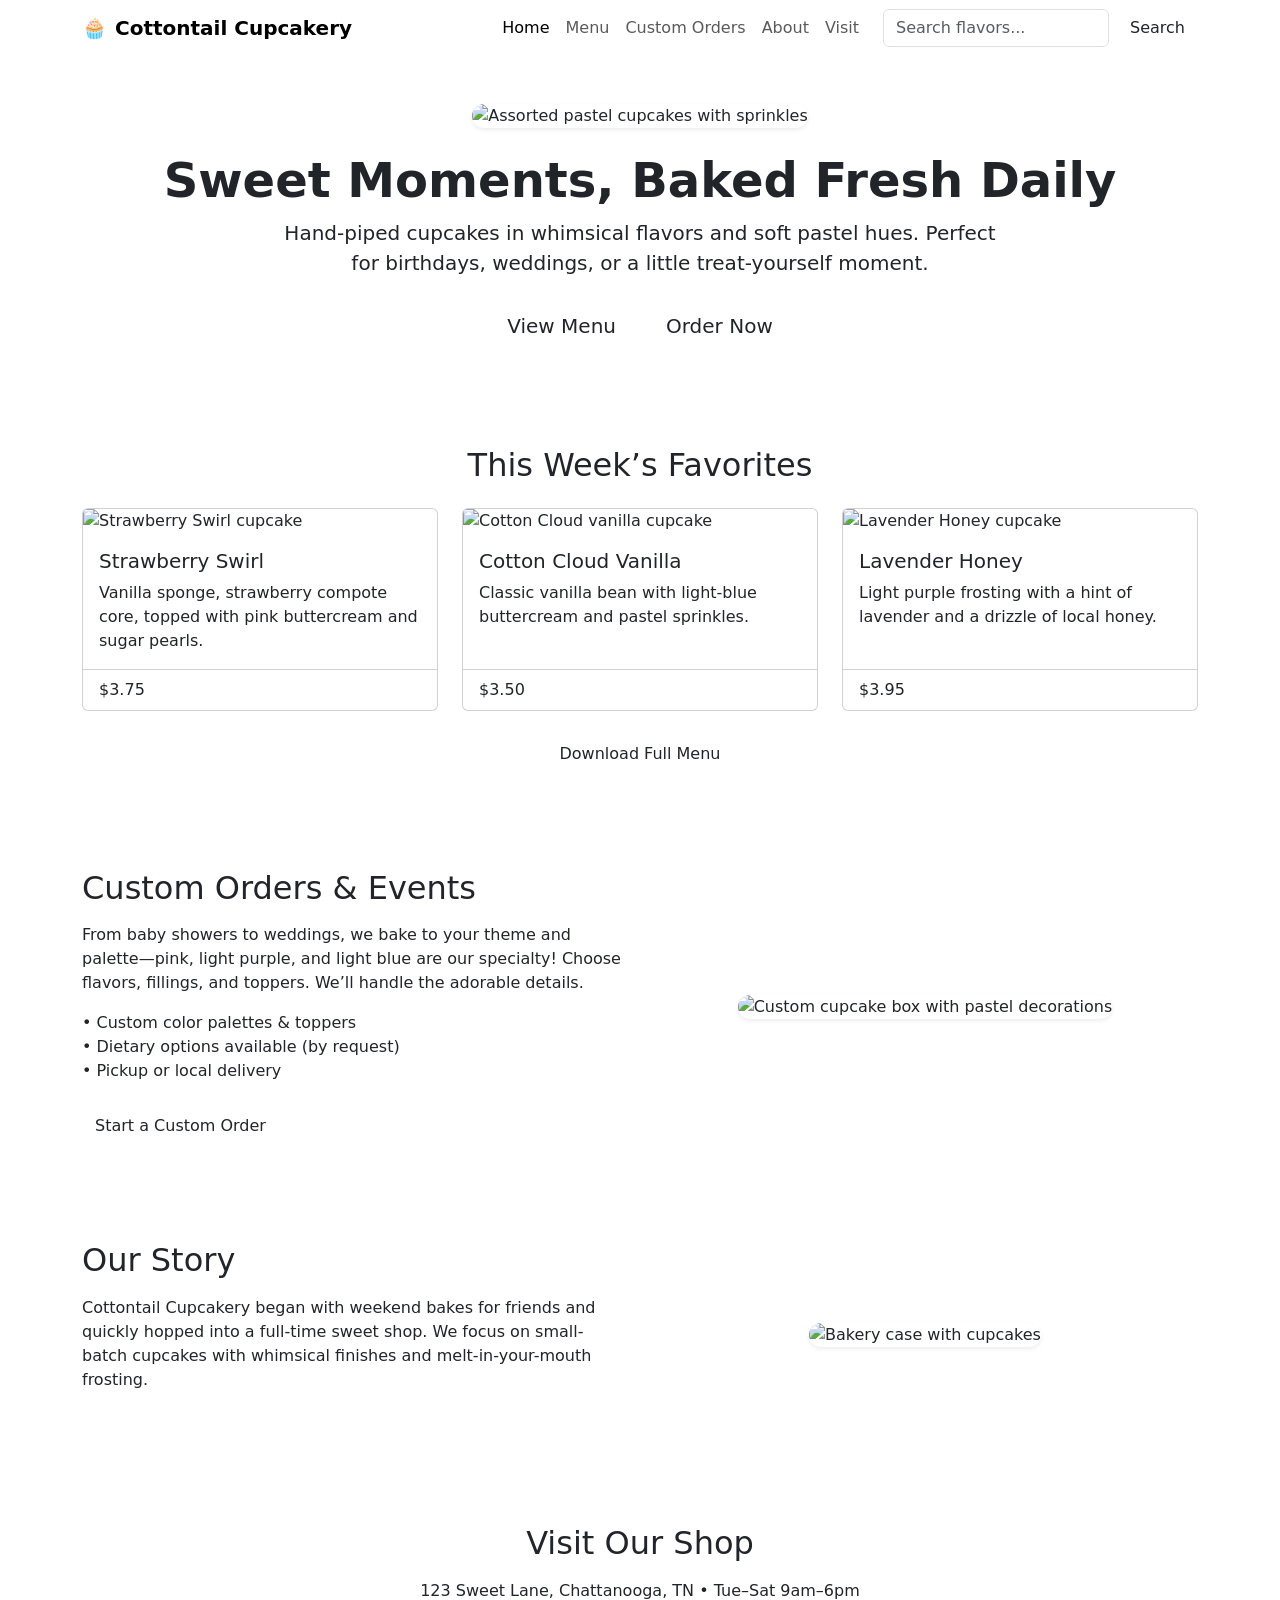
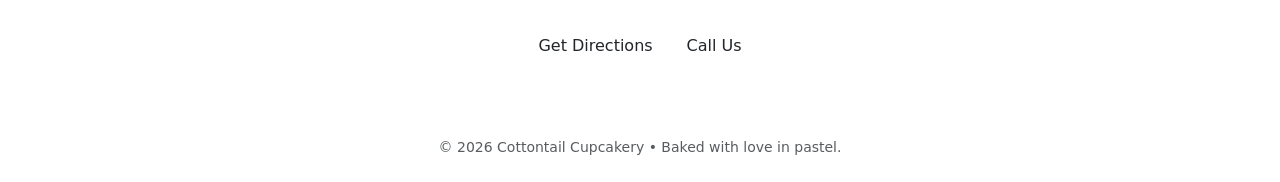
==== index.html @ 98965e4d "Update index.html" ====
<!doctype html>
<html lang="en">
  <head>
    <meta charset="utf-8" />
    <meta name="viewport" content="width=device-width, initial-scale=1" />
    <title>Cottontail Cupcakery — Baked Fresh Daily</title>

    <!-- Bootstrap CSS -->
    <link href="https://cdn.jsdelivr.net/npm/bootstrap@5.3.8/dist/css/bootstrap.min.css" rel="stylesheet" crossorigin="anonymous" />

    <!-- Theme CSS -->
    <link rel="stylesheet" href="style.css?v=1" />
  </head>

  <body>
    <!-- NAVBAR -->
    <nav class="navbar navbar-expand-lg navbar-light navbar-cupcake sticky-top" data-bs-theme="light">
      <div class="container">
        <a class="navbar-brand fw-bold d-flex align-items-center gap-2" href="#top">
          <span class="brand-mark">🧁</span> Cottontail Cupcakery
        </a>

        <button class="navbar-toggler" type="button" data-bs-toggle="collapse" data-bs-target="#nav"
          aria-controls="nav" aria-expanded="false" aria-label="Toggle navigation">
          <span class="navbar-toggler-icon"></span>
        </button>

        <div id="nav" class="collapse navbar-collapse">
          <ul class="navbar-nav ms-auto mb-2 mb-lg-0">
            <li class="nav-item"><a class="nav-link active" aria-current="page" href="#top">Home</a></li>
            <li class="nav-item"><a class="nav-link" href="#menu">Menu</a></li>
            <li class="nav-item"><a class="nav-link" href="#custom">Custom Orders</a></li>
            <li class="nav-item"><a class="nav-link" href="#about">About</a></li>
            <li class="nav-item"><a class="nav-link" href="#visit">Visit</a></li>
          </ul>

          <form class="d-flex ms-lg-3 mt-3 mt-lg-0" role="search">
            <input class="form-control me-2" type="search" placeholder="Search flavors..." aria-label="Search" />
            <button class="btn btn-cupcake" type="submit">Search</button>
          </form>
        </div>
      </div>
    </nav>

    <!-- HERO -->
    <header id="top" class="py-5 text-center hero">
      <div class="container">
        <img src="images/cupcake-hero.jpg" class="img-fluid mb-4 hero-img rounded-4 shadow-sm"
             alt="Assorted pastel cupcakes with sprinkles" />
        <h1 class="display-5 fw-bold">Sweet Moments, Baked Fresh Daily</h1>
        <p class="lead mx-auto mb-4" style="max-width: 720px;">
          Hand-piped cupcakes in whimsical flavors and soft pastel hues. Perfect for birthdays,
          weddings, or a little treat-yourself moment.
        </p>
        <div class="d-flex justify-content-center gap-3 flex-wrap">
          <a href="#menu" class="btn btn-cupcake btn-lg">View Menu</a>
          <a href="#custom" class="btn btn-outline-cupcake btn-lg">Order Now</a>
        </div>
      </div>
    </header>

    <!-- FEATURED FLAVORS -->
    <section id="menu" class="py-5">
      <div class="container">
        <h2 class="text-center mb-4">This Week’s Favorites</h2>
        <div class="row g-4">
          <div class="col-md-6 col-lg-4">
            <div class="card card-cupcake h-100">
              <img src="images/strawberry-bunny.jpg" class="card-img-top" alt="Strawberry Swirl cupcake" />
              <div class="card-body">
                <h5 class="card-title">Strawberry Swirl</h5>
                <p class="card-text">Vanilla sponge, strawberry compote core, topped with pink buttercream and sugar pearls.</p>
              </div>
              <div class="card-footer bg-transparent">
                <span class="price-tag">$3.75</span>
              </div>
            </div>
          </div>

          <div class="col-md-6 col-lg-4">
            <div class="card card-cupcake h-100">
              <img src="images/blue-vanilla.jpg" class="card-img-top" alt="Cotton Cloud vanilla cupcake" />
              <div class="card-body">
                <h5 class="card-title">Cotton Cloud Vanilla</h5>
                <p class="card-text">Classic vanilla bean with light-blue buttercream and pastel sprinkles.</p>
              </div>
              <div class="card-footer bg-transparent">
                <span class="price-tag">$3.50</span>
              </div>
            </div>
          </div>

          <div class="col-md-6 col-lg-4">
            <div class="card card-cupcake h-100">
              <img src="images/lavender-honey.jpg" class="card-img-top" alt="Lavender Honey cupcake" />
              <div class="card-body">
                <h5 class="card-title">Lavender Honey</h5>
                <p class="card-text">Light purple frosting with a hint of lavender and a drizzle of local honey.</p>
              </div>
              <div class="card-footer bg-transparent">
                <span class="price-tag">$3.95</span>
              </div>
            </div>
          </div>
        </div>

        <div class="text-center mt-4">
          <a class="btn btn-outline-cupcake" href="full-menu.pdf" target="_blank" rel="noopener">Download Full Menu</a>
        </div>
      </div>
    </section>

    <!-- CUSTOM ORDERS -->
    <section id="custom" class="py-5 bg-cupcake-soft">
      <div class="container">
        <div class="row align-items-center g-4">
          <div class="col-lg-6 order-lg-2 text-center">
            <img src="images/custom-box.jpg" class="img-fluid rounded-4 shadow-sm"
                 alt="Custom cupcake box with pastel decorations" />
          </div>
          <div class="col-lg-6 order-lg-1">
            <h2 class="mb-3">Custom Orders & Events</h2>
            <p>
              From baby showers to weddings, we bake to your theme and palette—pink, light purple, and light blue are our specialty!
              Choose flavors, fillings, and toppers. We’ll handle the adorable details.
            </p>
            <ul class="list-unstyled mb-4">
              <li>• Custom color palettes & toppers</li>
              <li>• Dietary options available (by request)</li>
              <li>• Pickup or local delivery</li>
            </ul>
            <a href="https://forms.example.com/cupcake-order" class="btn btn-cupcake">Start a Custom Order</a>
          </div>
        </div>
      </div>
    </section>

    <!-- ABOUT -->
    <section id="about" class="py-5">
      <div class="container">
        <div class="row g-4 align-items-center">
          <div class="col-lg-6">
            <h2 class="mb-3">Our Story</h2>
            <p>
              Cottontail Cupcakery began with weekend bakes for friends and quickly hopped into a full-time sweet shop.
              We focus on small-batch cupcakes with whimsical finishes and melt-in-your-mouth frosting.
            </p>
            <div class="d-flex gap-2 flex-wrap mt-2">
              <span class="badge bg-cupcake">Pastel Perfect</span>
              <span class="badge bg-cupcake">Small-Batch</span>
              <span class="badge bg-cupcake">Made Daily</span>
            </div>
          </div>
          <div class="col-lg-6 text-center">
            <img src="images/bakery-case.jpg" class="img-fluid rounded-4 shadow-sm" alt="Bakery case with cupcakes" />
          </div>
        </div>
      </div>
    </section>

    <!-- VISIT -->
    <section id="visit" class="py-5 text-center bg-cupcake-soft">
      <div class="container">
        <h2 class="mb-3">Visit Our Shop</h2>
        <p class="mb-4">123 Sweet Lane, Chattanooga, TN • Tue–Sat 9am–6pm</p>
        <div class="d-flex justify-content-center gap-2 flex-wrap">
          <a href="https://maps.example.com" class="btn btn-outline-cupcake">Get Directions</a>
          <a href="tel:+14235550123" class="btn btn-cupcake">Call Us</a>
        </div>
      </div>
    </section>

    <!-- FOOTER -->
    <footer class="py-4 text-center small text-muted">
      <div class="container">
        © <span id="year"></span> Cottontail Cupcakery • Baked with love in pastel.
      </div>
    </footer>

    <script>
      document.getElementById('year').textContent = new Date().getFullYear();
    </script>
    <script src="https://cdn.jsdelivr.net/npm/bootstrap@5.3.8/dist/js/bootstrap.bundle.min.js" crossorigin="anonymous"></script>
  </body>
</html>
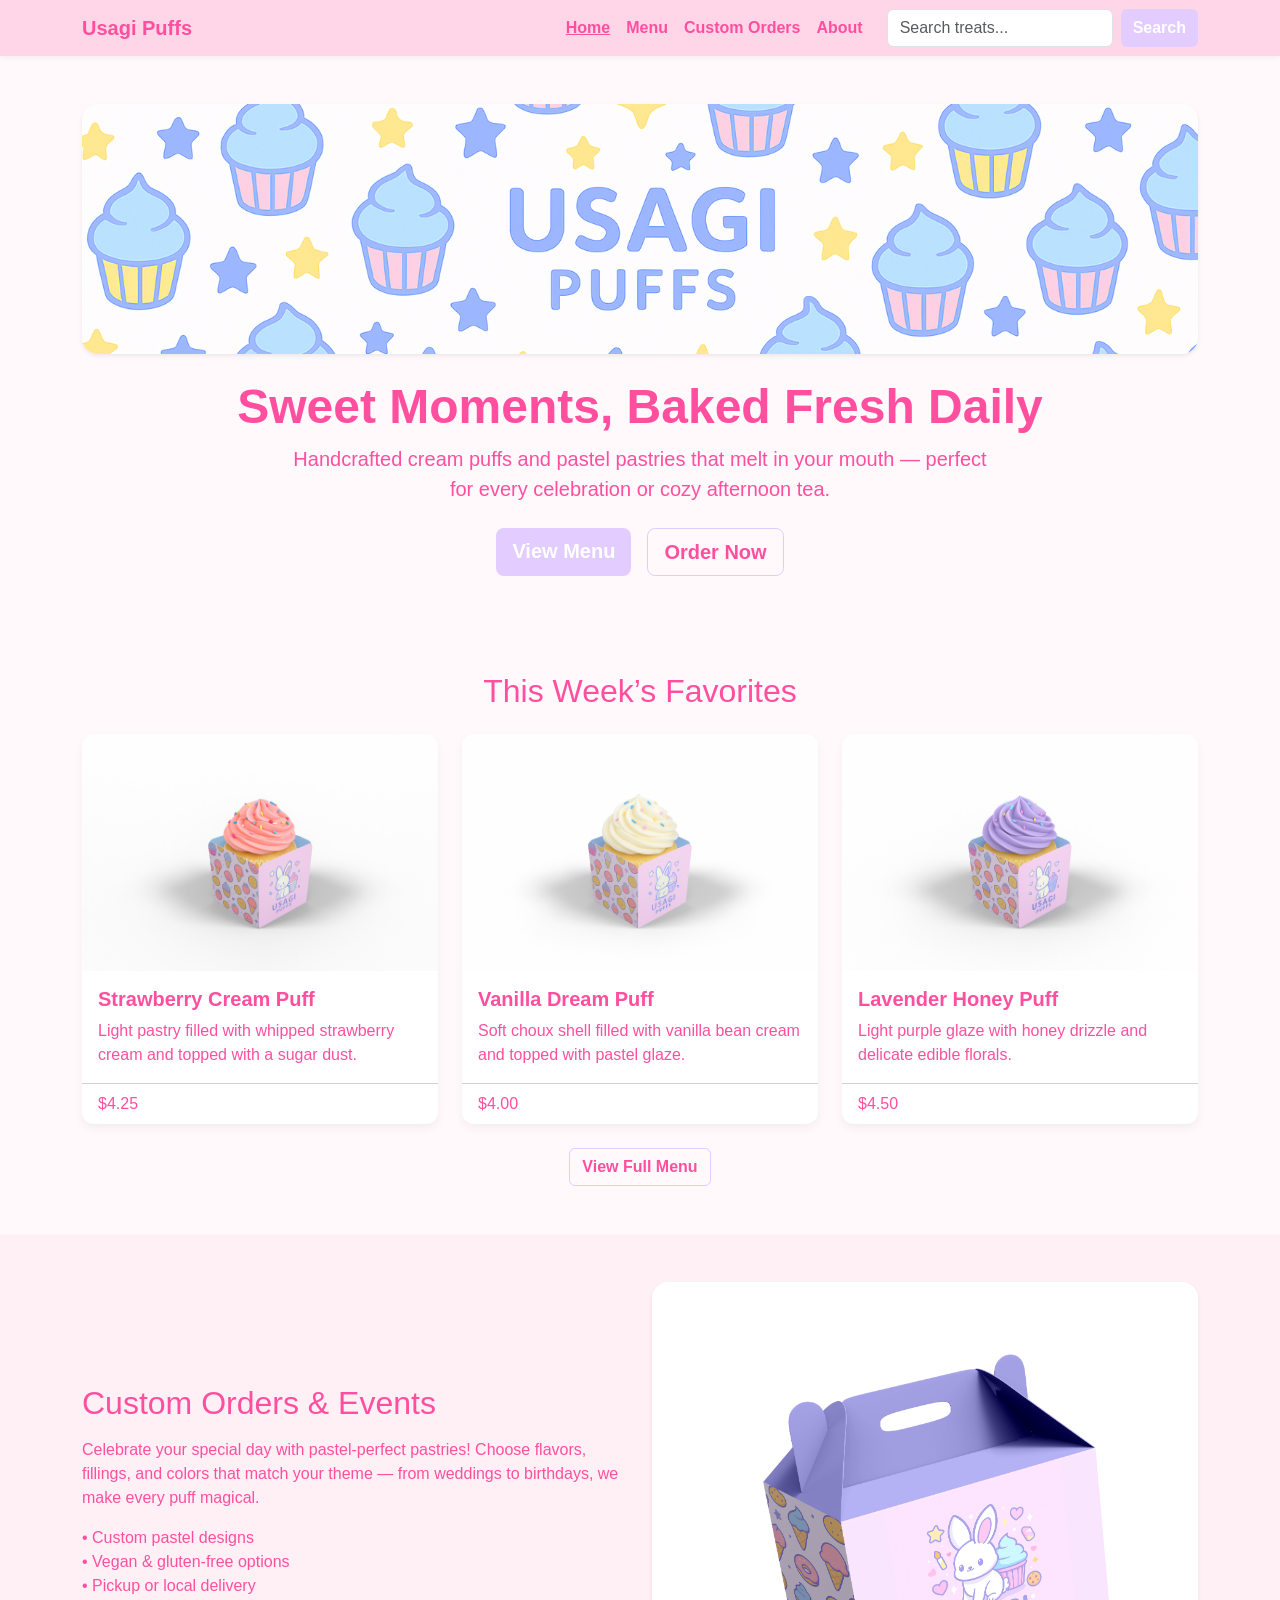
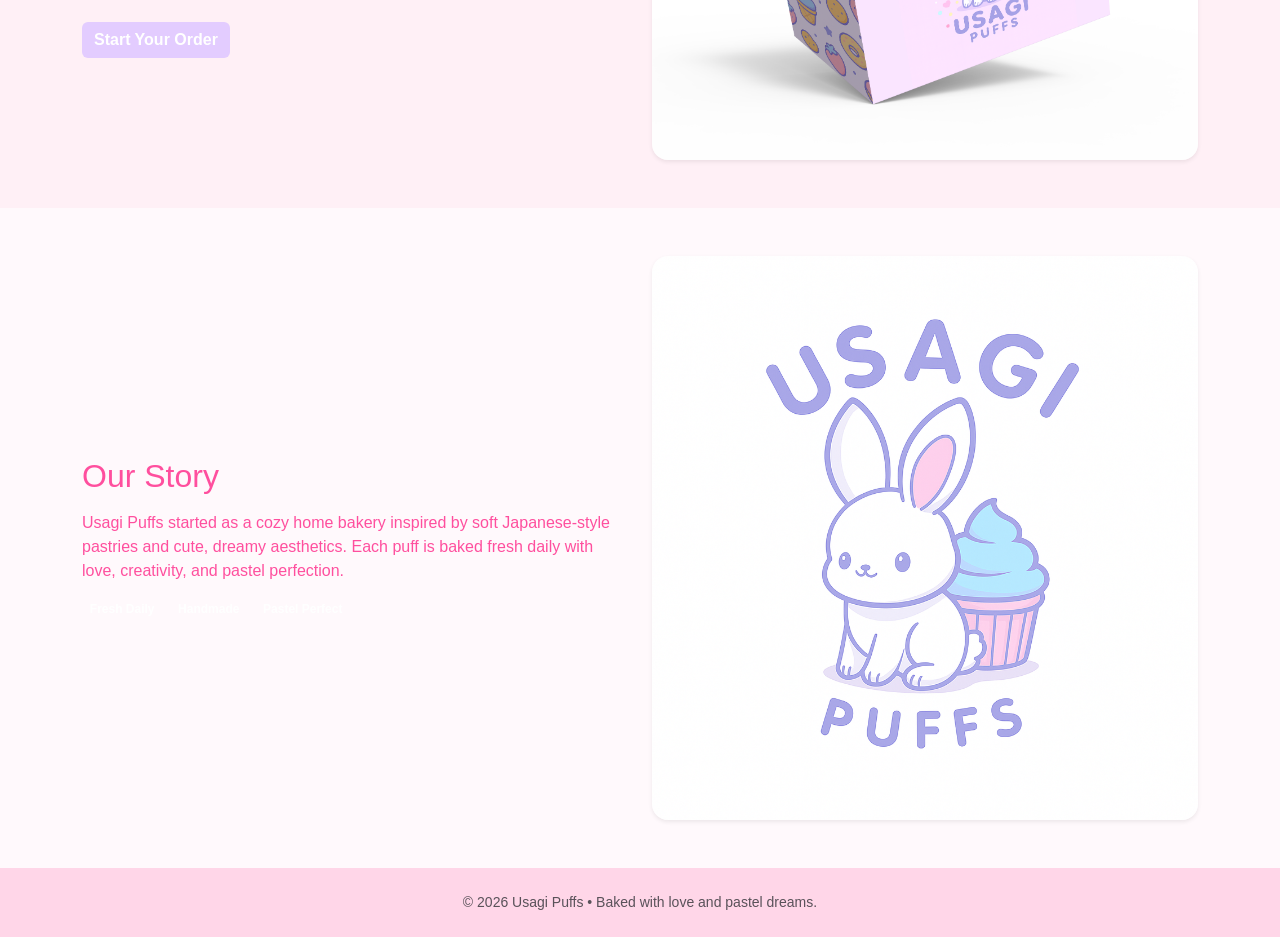
==== commit a06a1dfa: "i" ====
--- a/index.html
+++ b/index.html
@@ -3,10 +3,14 @@
   <head>
     <meta charset="utf-8" />
     <meta name="viewport" content="width=device-width, initial-scale=1" />
-    <title>Cottontail Cupcakery — Baked Fresh Daily</title>
+    <title>Usagi Puffs — Sweet Moments, Baked Fresh Daily</title>
 
     <!-- Bootstrap CSS -->
-    <link href="https://cdn.jsdelivr.net/npm/bootstrap@5.3.8/dist/css/bootstrap.min.css" rel="stylesheet" crossorigin="anonymous" />
+    <link
+      href="https://cdn.jsdelivr.net/npm/bootstrap@5.3.8/dist/css/bootstrap.min.css"
+      rel="stylesheet"
+      crossorigin="anonymous"
+    />
 
     <!-- Theme CSS -->
     <link rel="stylesheet" href="style.css?v=1" />
@@ -16,26 +20,35 @@
     <!-- NAVBAR -->
     <nav class="navbar navbar-expand-lg navbar-light navbar-cupcake sticky-top" data-bs-theme="light">
       <div class="container">
-        <a class="navbar-brand fw-bold d-flex align-items-center gap-2" href="#top">
-          <span class="brand-mark">🧁</span> Cottontail Cupcakery
-        </a>
-
-        <button class="navbar-toggler" type="button" data-bs-toggle="collapse" data-bs-target="#nav"
-          aria-controls="nav" aria-expanded="false" aria-label="Toggle navigation">
+        <a class="navbar-brand fw-bold" href="index.html">Usagi Puffs</a>
+
+        <button
+          class="navbar-toggler"
+          type="button"
+          data-bs-toggle="collapse"
+          data-bs-target="#nav"
+          aria-controls="nav"
+          aria-expanded="false"
+          aria-label="Toggle navigation"
+        >
           <span class="navbar-toggler-icon"></span>
         </button>
 
         <div id="nav" class="collapse navbar-collapse">
           <ul class="navbar-nav ms-auto mb-2 mb-lg-0">
-            <li class="nav-item"><a class="nav-link active" aria-current="page" href="#top">Home</a></li>
-            <li class="nav-item"><a class="nav-link" href="#menu">Menu</a></li>
-            <li class="nav-item"><a class="nav-link" href="#custom">Custom Orders</a></li>
-            <li class="nav-item"><a class="nav-link" href="#about">About</a></li>
-            <li class="nav-item"><a class="nav-link" href="#visit">Visit</a></li>
+            <li class="nav-item"><a class="nav-link active" aria-current="page" href="index.html">Home</a></li>
+            <li class="nav-item"><a class="nav-link" href="menu.html">Menu</a></li>
+            <li class="nav-item"><a class="nav-link" href="custom.html">Custom Orders</a></li>
+            <li class="nav-item"><a class="nav-link" href="about.html">About</a></li>
           </ul>
 
           <form class="d-flex ms-lg-3 mt-3 mt-lg-0" role="search">
-            <input class="form-control me-2" type="search" placeholder="Search flavors..." aria-label="Search" />
+            <input
+              class="form-control me-2"
+              type="search"
+              placeholder="Search treats..."
+              aria-label="Search"
+            />
             <button class="btn btn-cupcake" type="submit">Search</button>
           </form>
         </div>
@@ -45,67 +58,78 @@
     <!-- HERO -->
     <header id="top" class="py-5 text-center hero">
       <div class="container">
-        <img src="images/cupcake-hero.jpg" class="img-fluid mb-4 hero-img rounded-4 shadow-sm"
-             alt="Assorted pastel cupcakes with sprinkles" />
+        <img
+          src="images/top.png"
+          class="img-fluid mb-4 hero-img rounded-4 shadow-sm"
+          alt="Assorted pastel pastries and puffs"
+        />
         <h1 class="display-5 fw-bold">Sweet Moments, Baked Fresh Daily</h1>
         <p class="lead mx-auto mb-4" style="max-width: 720px;">
-          Hand-piped cupcakes in whimsical flavors and soft pastel hues. Perfect for birthdays,
-          weddings, or a little treat-yourself moment.
+          Handcrafted cream puffs and pastel pastries that melt in your mouth —
+          perfect for every celebration or cozy afternoon tea.
         </p>
         <div class="d-flex justify-content-center gap-3 flex-wrap">
-          <a href="#menu" class="btn btn-cupcake btn-lg">View Menu</a>
-          <a href="#custom" class="btn btn-outline-cupcake btn-lg">Order Now</a>
+          <a href="menu.html" class="btn btn-cupcake btn-lg">View Menu</a>
+          <a href="custom.html" class="btn btn-outline-cupcake btn-lg">Order Now</a>
         </div>
       </div>
     </header>
 
-    <!-- FEATURED FLAVORS -->
+    <!-- FEATURED ITEMS -->
     <section id="menu" class="py-5">
       <div class="container">
         <h2 class="text-center mb-4">This Week’s Favorites</h2>
         <div class="row g-4">
           <div class="col-md-6 col-lg-4">
             <div class="card card-cupcake h-100">
-              <img src="images/strawberry-bunny.jpg" class="card-img-top" alt="Strawberry Swirl cupcake" />
+              <img src="images/cupcake1.png" class="card-img-top" alt="Strawberry Puff" />
               <div class="card-body">
-                <h5 class="card-title">Strawberry Swirl</h5>
-                <p class="card-text">Vanilla sponge, strawberry compote core, topped with pink buttercream and sugar pearls.</p>
+                <h5 class="card-title">Strawberry Cream Puff</h5>
+                <p class="card-text">
+                  Light pastry filled with whipped strawberry cream and topped with a sugar dust.
+                </p>
               </div>
               <div class="card-footer bg-transparent">
-                <span class="price-tag">$3.75</span>
+                <span class="price-tag">$4.25</span>
               </div>
             </div>
           </div>
 
           <div class="col-md-6 col-lg-4">
             <div class="card card-cupcake h-100">
-              <img src="images/blue-vanilla.jpg" class="card-img-top" alt="Cotton Cloud vanilla cupcake" />
+              <img src="images/cupcake2.png" class="card-img-top" alt="Vanilla Dream Puff" />
               <div class="card-body">
-                <h5 class="card-title">Cotton Cloud Vanilla</h5>
-                <p class="card-text">Classic vanilla bean with light-blue buttercream and pastel sprinkles.</p>
+                <h5 class="card-title">Vanilla Dream Puff</h5>
+                <p class="card-text">
+                  Soft choux shell filled with vanilla bean cream and topped with pastel glaze.
+                </p>
               </div>
               <div class="card-footer bg-transparent">
-                <span class="price-tag">$3.50</span>
+                <span class="price-tag">$4.00</span>
               </div>
             </div>
           </div>
 
           <div class="col-md-6 col-lg-4">
             <div class="card card-cupcake h-100">
-              <img src="images/lavender-honey.jpg" class="card-img-top" alt="Lavender Honey cupcake" />
+              <img src="images/cupcake3.png" class="card-img-top" alt="Lavender Honey Puff" />
               <div class="card-body">
-                <h5 class="card-title">Lavender Honey</h5>
-                <p class="card-text">Light purple frosting with a hint of lavender and a drizzle of local honey.</p>
+                <h5 class="card-title">Lavender Honey Puff</h5>
+                <p class="card-text">
+                  Light purple glaze with honey drizzle and delicate edible florals.
+                </p>
               </div>
               <div class="card-footer bg-transparent">
-                <span class="price-tag">$3.95</span>
+                <span class="price-tag">$4.50</span>
               </div>
             </div>
           </div>
         </div>
 
         <div class="text-center mt-4">
-          <a class="btn btn-outline-cupcake" href="full-menu.pdf" target="_blank" rel="noopener">Download Full Menu</a>
+          <a class="btn btn-outline-cupcake" href="menu.html">
+            View Full Menu
+          </a>
         </div>
       </div>
     </section>
@@ -115,21 +139,24 @@
       <div class="container">
         <div class="row align-items-center g-4">
           <div class="col-lg-6 order-lg-2 text-center">
-            <img src="images/custom-box.jpg" class="img-fluid rounded-4 shadow-sm"
-                 alt="Custom cupcake box with pastel decorations" />
+            <img
+              src="images/box.png"
+              class="img-fluid rounded-4 shadow-sm"
+              alt="Custom pastry box"
+            />
           </div>
           <div class="col-lg-6 order-lg-1">
             <h2 class="mb-3">Custom Orders & Events</h2>
             <p>
-              From baby showers to weddings, we bake to your theme and palette—pink, light purple, and light blue are our specialty!
-              Choose flavors, fillings, and toppers. We’ll handle the adorable details.
+              Celebrate your special day with pastel-perfect pastries! Choose flavors, fillings,
+              and colors that match your theme — from weddings to birthdays, we make every puff magical.
             </p>
             <ul class="list-unstyled mb-4">
-              <li>• Custom color palettes & toppers</li>
-              <li>• Dietary options available (by request)</li>
+              <li>• Custom pastel designs</li>
+              <li>• Vegan & gluten-free options</li>
               <li>• Pickup or local delivery</li>
             </ul>
-            <a href="https://forms.example.com/cupcake-order" class="btn btn-cupcake">Start a Custom Order</a>
+            <a href="custom.html" class="btn btn-cupcake">Start Your Order</a>
           </div>
         </div>
       </div>
@@ -142,30 +169,18 @@
           <div class="col-lg-6">
             <h2 class="mb-3">Our Story</h2>
             <p>
-              Cottontail Cupcakery began with weekend bakes for friends and quickly hopped into a full-time sweet shop.
-              We focus on small-batch cupcakes with whimsical finishes and melt-in-your-mouth frosting.
+              Usagi Puffs started as a cozy home bakery inspired by soft Japanese-style pastries and cute,
+              dreamy aesthetics. Each puff is baked fresh daily with love, creativity, and pastel perfection.
             </p>
             <div class="d-flex gap-2 flex-wrap mt-2">
+              <span class="badge bg-cupcake">Fresh Daily</span>
+              <span class="badge bg-cupcake">Handmade</span>
               <span class="badge bg-cupcake">Pastel Perfect</span>
-              <span class="badge bg-cupcake">Small-Batch</span>
-              <span class="badge bg-cupcake">Made Daily</span>
             </div>
           </div>
           <div class="col-lg-6 text-center">
-            <img src="images/bakery-case.jpg" class="img-fluid rounded-4 shadow-sm" alt="Bakery case with cupcakes" />
-          </div>
-        </div>
-      </div>
-    </section>
-
-    <!-- VISIT -->
-    <section id="visit" class="py-5 text-center bg-cupcake-soft">
-      <div class="container">
-        <h2 class="mb-3">Visit Our Shop</h2>
-        <p class="mb-4">123 Sweet Lane, Chattanooga, TN • Tue–Sat 9am–6pm</p>
-        <div class="d-flex justify-content-center gap-2 flex-wrap">
-          <a href="https://maps.example.com" class="btn btn-outline-cupcake">Get Directions</a>
-          <a href="tel:+14235550123" class="btn btn-cupcake">Call Us</a>
+            <img src="images/logocupcake.png" class="img-fluid rounded-4 shadow-sm" alt="Bakery display case" />
+          </div>
         </div>
       </div>
     </section>
@@ -173,13 +188,18 @@
     <!-- FOOTER -->
     <footer class="py-4 text-center small text-muted">
       <div class="container">
-        © <span id="year"></span> Cottontail Cupcakery • Baked with love in pastel.
+        © <span id="year"></span> Usagi Puffs • Baked with love and pastel dreams.
       </div>
     </footer>
 
     <script>
-      document.getElementById('year').textContent = new Date().getFullYear();
+      document.getElementById("year").textContent = new Date().getFullYear();
     </script>
-    <script src="https://cdn.jsdelivr.net/npm/bootstrap@5.3.8/dist/js/bootstrap.bundle.min.js" crossorigin="anonymous"></script>
+    <script
+      src="https://cdn.jsdelivr.net/npm/bootstrap@5.3.8/dist/js/bootstrap.bundle.min.js"
+      crossorigin="anonymous"
+    ></script>
   </body>
 </html>
+
+
--- a/style.css
+++ b/style.css
@@ -0,0 +1,98 @@
+/* Cottontail Cupcakery — Soft Pastel Theme */
+
+:root {
+  --pastel-pink: #ffd6e8;  /* navbar & accents */
+  --bright-pink: #ff4f9e;  /* main text & highlights */
+  --light-purple: #e3ccff; /* button base */
+  --light-purple-hover: #d2b8ff;
+  --white: #ffffff;
+  --bg: #fff9fc;
+}
+
+/* Global */
+body {
+  font-family: "Poppins", sans-serif;
+  background-color: var(--bg);
+  color: var(--bright-pink);
+}
+
+/* Navbar */
+.navbar-cupcake {
+  background-color: var(--pastel-pink);
+  box-shadow: 0 2px 6px rgba(0, 0, 0, 0.05);
+}
+
+.navbar-cupcake .navbar-brand,
+.navbar-cupcake .nav-link {
+  color: var(--bright-pink) !important;
+  font-weight: 600;
+}
+
+.navbar-cupcake .nav-link.active,
+.navbar-cupcake .nav-link:hover {
+  text-decoration: underline;
+  color: var(--bright-pink) !important;
+}
+
+/* Buttons */
+.btn-cupcake {
+  background-color: var(--light-purple);
+  border: none;
+  color: var(--white); /* white text */
+  font-weight: 600;
+}
+
+.btn-cupcake:hover {
+  background-color: var(--light-purple-hover);
+  color: var(--white);
+}
+
+.btn-outline-cupcake {
+  background-color: transparent;
+  border: 1.5px solid var(--light-purple);
+  color: var(--bright-pink);
+  font-weight: 600;
+}
+
+.btn-outline-cupcake:hover {
+  background-color: var(--light-purple);
+  color: var(--white);
+}
+
+/* Cards */
+.card-cupcake {
+  border: none;
+  border-radius: 12px;
+  box-shadow: 0 4px 10px rgba(0, 0, 0, 0.05);
+  color: var(--bright-pink);
+}
+
+.card-cupcake img {
+  border-top-left-radius: 12px;
+  border-top-right-radius: 12px;
+}
+
+.card-cupcake .card-title {
+  font-weight: 700;
+  color: var(--bright-pink);
+}
+
+/* Soft Section Background */
+.bg-cupcake-soft {
+  background-color: #fff0f6;
+}
+
+/* Footer */
+footer {
+  background-color: var(--pastel-pink);
+  color: var(--bright-pink);
+  font-weight: 500;
+}
+/* Thin rectangle banner at top */
+.hero-img {
+  width: 100%;
+  height: 250px;        /* Adjust the height for how “thin” you want the rectangle */
+  object-fit: cover;    /* Keeps proportions and crops edges evenly */
+  object-position: center;
+  border-radius: 20px;  /* Soft pastel corner rounding */
+}
